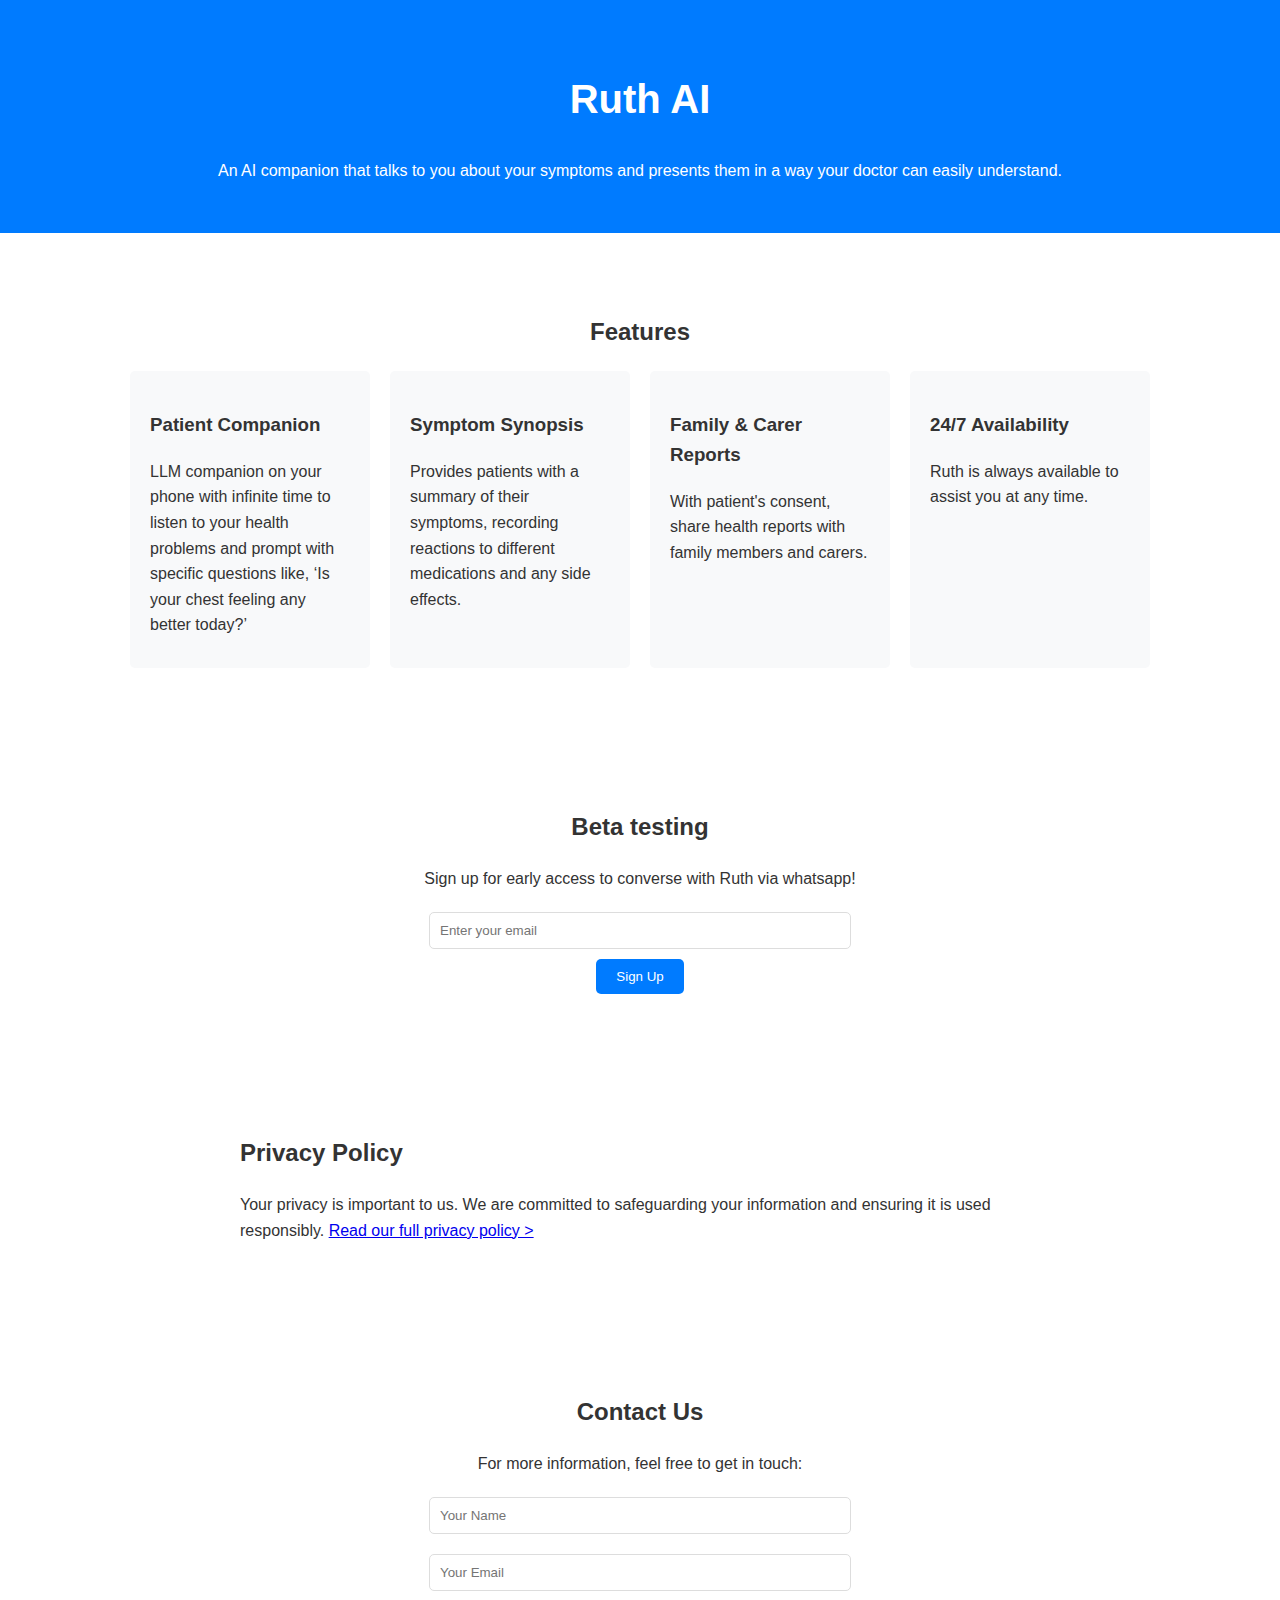
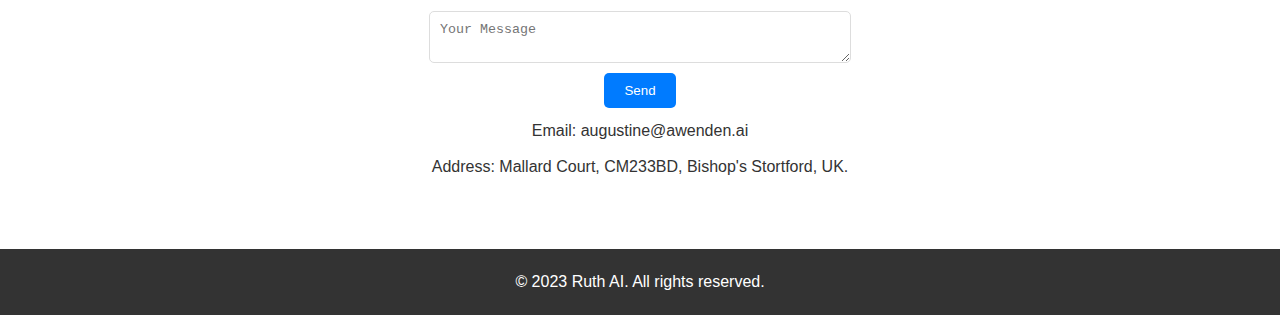
==== index.html @ 69211262 "initial commit" ====
<!DOCTYPE html>
<html lang="en">
<head>
    <meta charset="UTF-8">
    <meta name="viewport" content="width=device-width, initial-scale=1.0">
    <title>Ruth AI</title>
    <link rel="stylesheet" href="styles.css">
</head>
<body>
    <header>
        <div class="header-content">
            <h1>Ruth AI</h1>
            <p>An AI companion that talks to you about your symptoms and presents them in a way your doctor can easily understand.</p>
        </div>
    </header>

    <section id="features" class="section">
        <h2>Features</h2>
        <div class="feature-grid">
            <div class="feature-item">
                <h3>Patient Companion</h3>
                <p>LLM companion on your phone with infinite time to listen to your health problems and prompt with specific questions like, ‘Is your chest feeling any better today?’</p>
            </div>
            <div class="feature-item">
                <h3>Symptom Synopsis</h3>
                <p>Provides patients with a summary of their symptoms, recording reactions to different medications and any side effects.</p>
            </div>
            <div class="feature-item">
                <h3>Family & Carer Reports</h3>
                <p>With patient's consent, share health reports with family members and carers.</p>
            </div>
            <div class="feature-item">
                <h3>24/7 Availability</h3>
                <p>Ruth is always available to assist you at any time.</p>
            </div>
        </div>
    </section>

    <section id="newsletter-signup" class="section">
        <h2>Beta testing</h2>
        <p>Sign up for early access to converse with Ruth via whatsapp!</p>
        <form id="signup-form">
            <input type="email" id="email" placeholder="Enter your email" required>
            <button type="submit">Sign Up</button>
        </form>
    </section>

    <section id="privacy-policy" class="section">
        <h2>Privacy Policy</h2>
        <p>Your privacy is important to us. We are committed to safeguarding your information and ensuring it is used responsibly. <a href="privacy-policy.html">Read our full privacy policy &gt;</a></p>
    </section>

    <section id="contact" class="section">
        <h2>Contact Us</h2>
        <p>For more information, feel free to get in touch:</p>
        <form action="mailto:your-email@example.com" method="post" enctype="text/plain">
            <input type="text" name="name" placeholder="Your Name" required>
            <input type="email" name="email" placeholder="Your Email" required>
            <textarea name="message" placeholder="Your Message" required></textarea>
            <button type="submit">Send</button>
        </form>
        <p>Email: augustine@awenden.ai</p>
        <p>Address: Mallard Court, CM233BD, Bishop's Stortford, UK.</p>
    </section>
    <footer>
        <p>&copy; 2023 Ruth AI. All rights reserved.</p>
    </footer>

    <script src="script.js"></script>
</body>
</html>
---- styles.css ----
body {
    font-family: Arial, sans-serif;
    margin: 0;
    padding: 0;
    color: #333;
    line-height: 1.6;
    display: flex;
    flex-direction: column;
    min-height: 100vh;
}

header {
    background: #007bff;
    color: white;
    padding: 40px 20px;
    text-align: center;
}

.header-content {
    margin-top: 20px;
}

h1 {
    font-size: 2.5em;
}

p {
    margin: 10px 0;
}

.section {
    padding: 60px 20px;
    text-align: center;
}

.feature-grid {
    display: flex;
    flex-wrap: wrap;
    justify-content: center;
    gap: 20px;
}

.feature-item {
    background: #f8f9fa;
    padding: 20px;
    border-radius: 5px;
    width: 200px;
    text-align: left;
}

form {
    display: flex;
    flex-direction: column;
    align-items: center;
    max-width: 500px;
    margin: 0 auto;
}

input, textarea {
    width: 100%;
    max-width: 400px;
    padding: 10px;
    margin: 10px 0;
    border-radius: 5px;
    border: 1px solid #ddd;
}

button {
    background: #007bff;
    color: white;
    padding: 10px 20px;
    border: none;
    border-radius: 5px;
    cursor: pointer;
}

button:hover {
    background: #0056b3;
}

footer {
    background: #333;
    color: white;
    padding: 10px 0;
    text-align: center;
    margin-top: auto;
}

/* New CSS rule for aligning privacy policy text to the left */
#privacy-policy {
    text-align: left;
    max-width: 800px;
    margin: 0 auto;
}

/* Responsive Design */
@media (max-width: 768px) {
    .feature-grid {
        flex-direction: column;
        align-items: center;
    }

    form input, form textarea {
        max-width: 300px;
    }
}
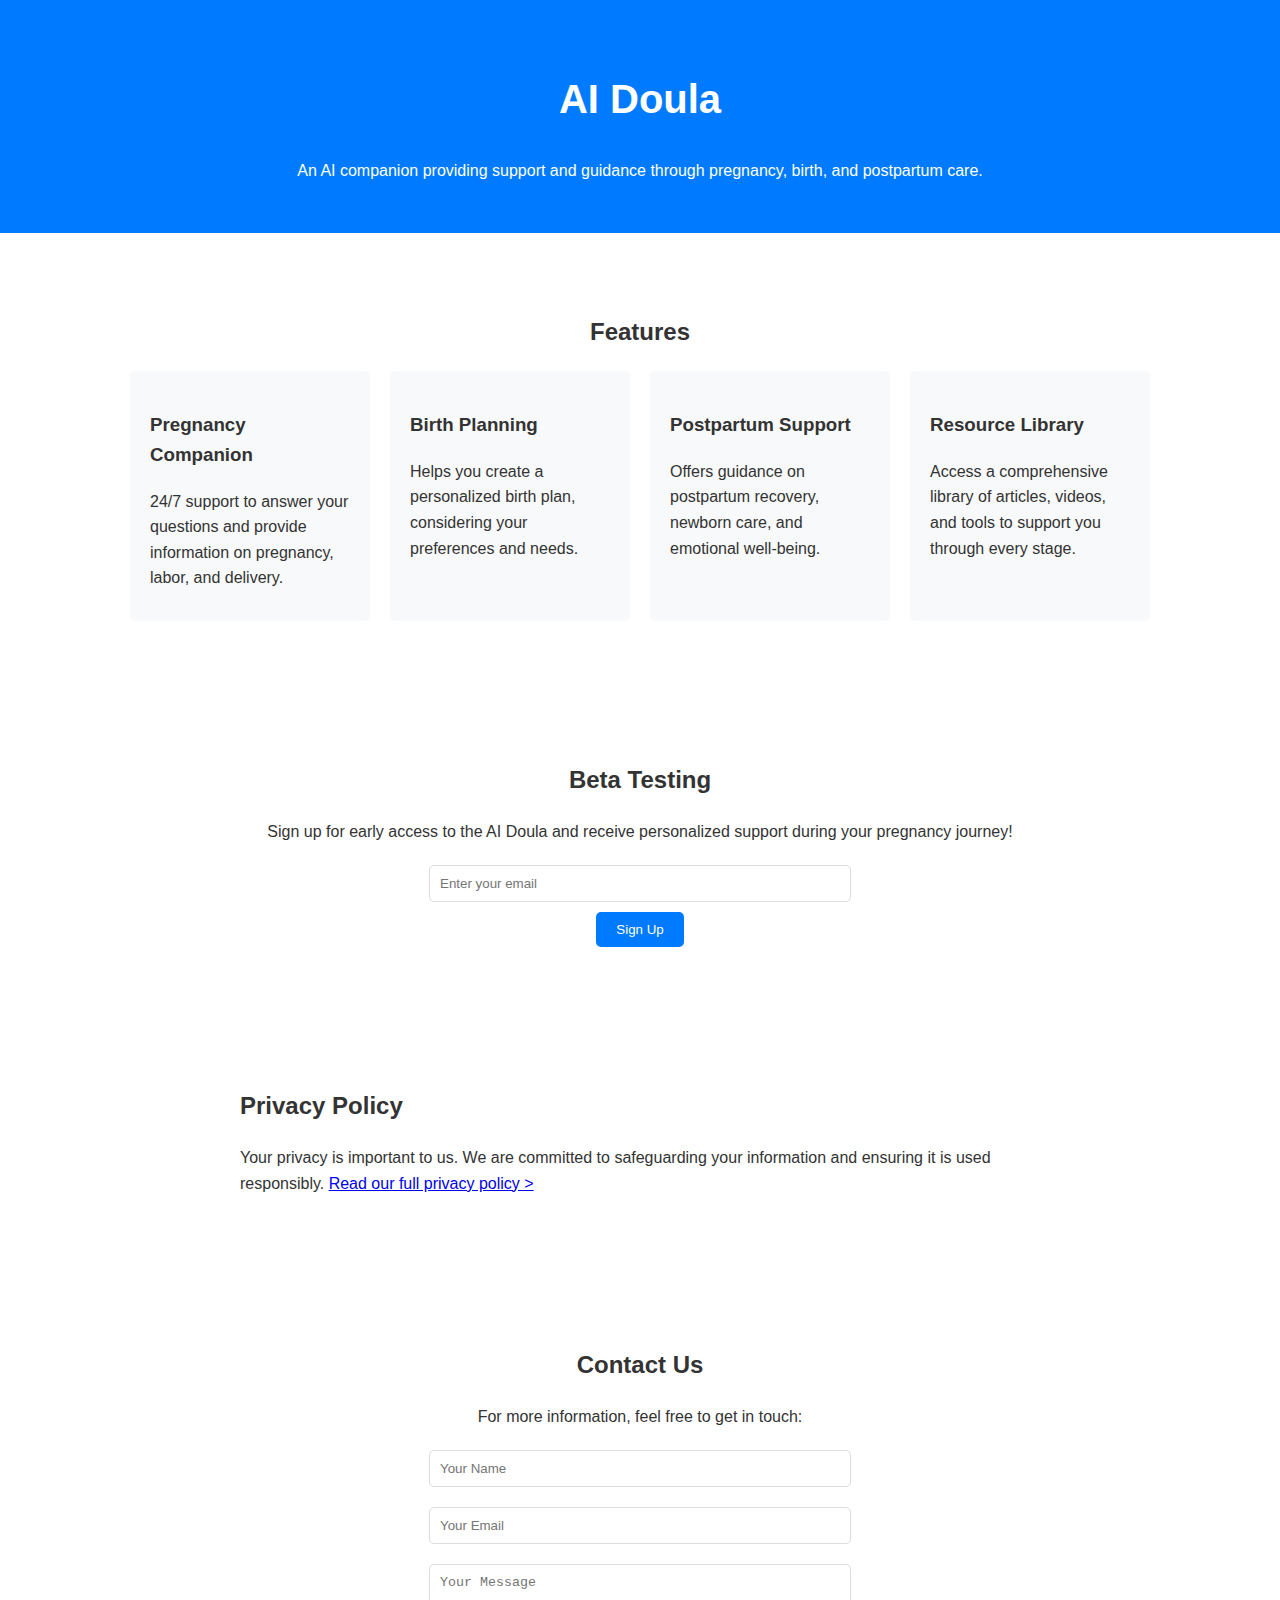
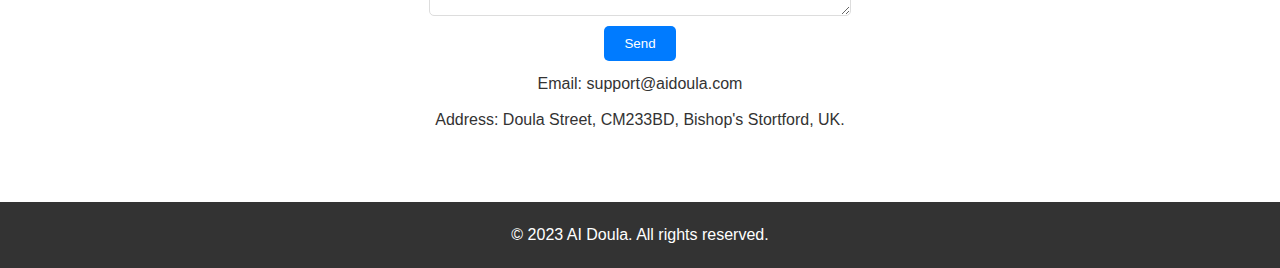
==== commit b1bfb8d8: "pregnancy version" ====
--- a/index.html
+++ b/index.html
@@ -3,14 +3,14 @@
 <head>
     <meta charset="UTF-8">
     <meta name="viewport" content="width=device-width, initial-scale=1.0">
-    <title>Ruth AI</title>
+    <title>AI Doula</title>
     <link rel="stylesheet" href="styles.css">
 </head>
 <body>
     <header>
         <div class="header-content">
-            <h1>Ruth AI</h1>
-            <p>An AI companion that talks to you about your symptoms and presents them in a way your doctor can easily understand.</p>
+            <h1>AI Doula</h1>
+            <p>An AI companion providing support and guidance through pregnancy, birth, and postpartum care.</p>
         </div>
     </header>
 
@@ -18,27 +18,27 @@
         <h2>Features</h2>
         <div class="feature-grid">
             <div class="feature-item">
-                <h3>Patient Companion</h3>
-                <p>LLM companion on your phone with infinite time to listen to your health problems and prompt with specific questions like, ‘Is your chest feeling any better today?’</p>
+                <h3>Pregnancy Companion</h3>
+                <p>24/7 support to answer your questions and provide information on pregnancy, labor, and delivery.</p>
             </div>
             <div class="feature-item">
-                <h3>Symptom Synopsis</h3>
-                <p>Provides patients with a summary of their symptoms, recording reactions to different medications and any side effects.</p>
+                <h3>Birth Planning</h3>
+                <p>Helps you create a personalized birth plan, considering your preferences and needs.</p>
             </div>
             <div class="feature-item">
-                <h3>Family & Carer Reports</h3>
-                <p>With patient's consent, share health reports with family members and carers.</p>
+                <h3>Postpartum Support</h3>
+                <p>Offers guidance on postpartum recovery, newborn care, and emotional well-being.</p>
             </div>
             <div class="feature-item">
-                <h3>24/7 Availability</h3>
-                <p>Ruth is always available to assist you at any time.</p>
+                <h3>Resource Library</h3>
+                <p>Access a comprehensive library of articles, videos, and tools to support you through every stage.</p>
             </div>
         </div>
     </section>
 
     <section id="newsletter-signup" class="section">
-        <h2>Beta testing</h2>
-        <p>Sign up for early access to converse with Ruth via whatsapp!</p>
+        <h2>Beta Testing</h2>
+        <p>Sign up for early access to the AI Doula and receive personalized support during your pregnancy journey!</p>
         <form id="signup-form">
             <input type="email" id="email" placeholder="Enter your email" required>
             <button type="submit">Sign Up</button>
@@ -59,13 +59,14 @@
             <textarea name="message" placeholder="Your Message" required></textarea>
             <button type="submit">Send</button>
         </form>
-        <p>Email: augustine@awenden.ai</p>
-        <p>Address: Mallard Court, CM233BD, Bishop's Stortford, UK.</p>
+        <p>Email: support@aidoula.com</p>
+        <p>Address: Doula Street, CM233BD, Bishop's Stortford, UK.</p>
     </section>
     <footer>
-        <p>&copy; 2023 Ruth AI. All rights reserved.</p>
+        <p>&copy; 2023 AI Doula. All rights reserved.</p>
     </footer>
 
     <script src="script.js"></script>
 </body>
 </html>
+
